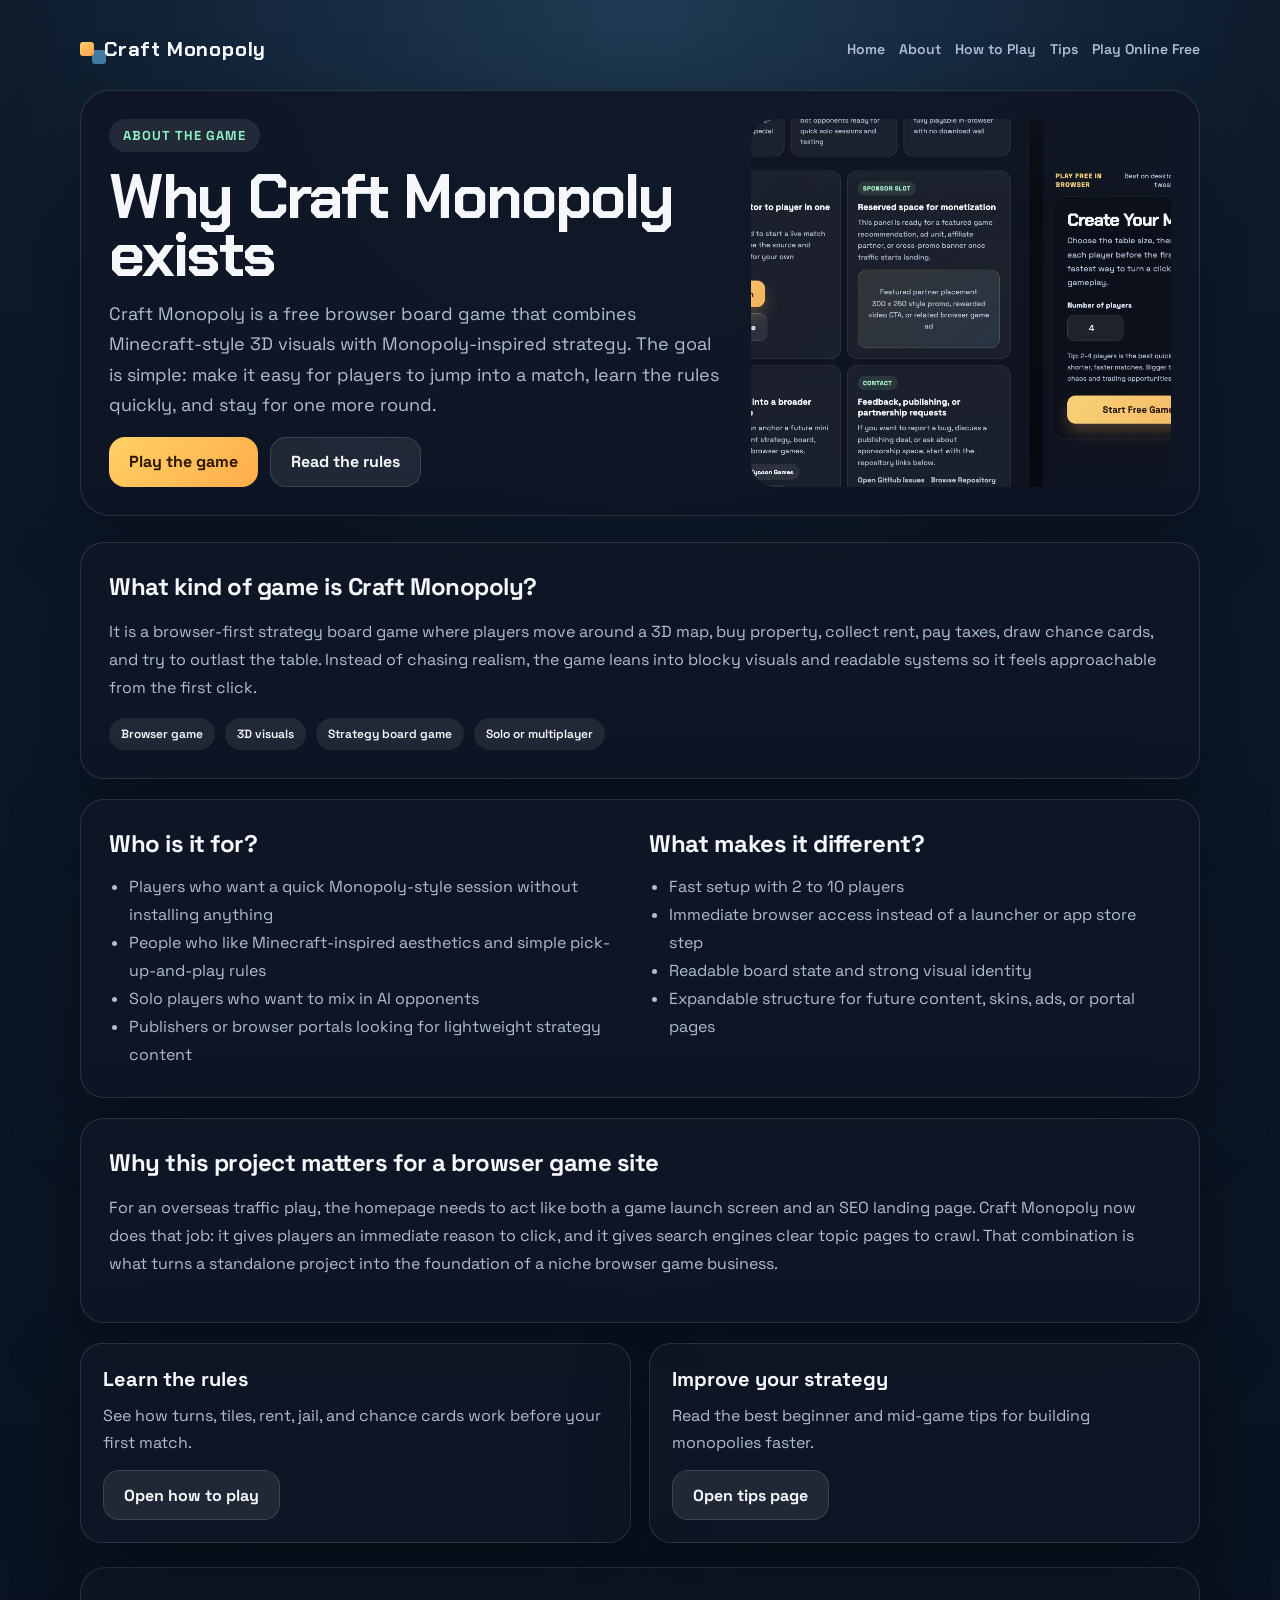
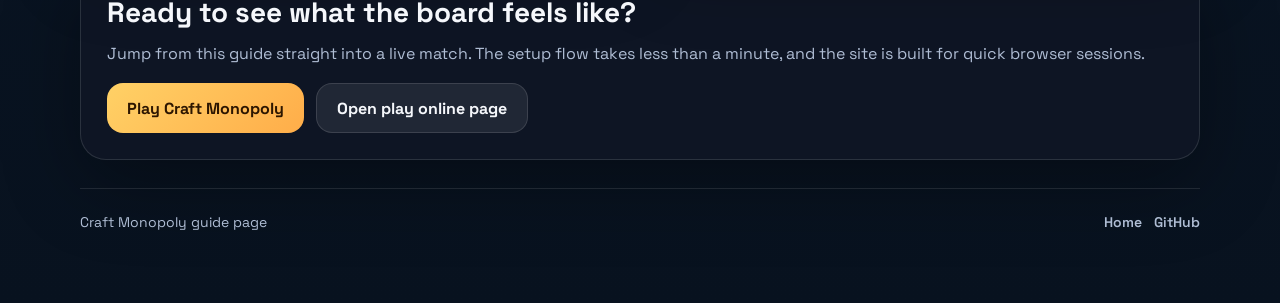
==== about.html @ e970b343 "Add screenshots and SEO landing pages" ====
<!DOCTYPE html>
<html lang="en">
<head>
    <meta charset="UTF-8">
    <meta name="viewport" content="width=device-width, initial-scale=1.0">
    <title>About Craft Monopoly | Minecraft-Style Browser Board Game</title>
    <meta name="description" content="Learn what Craft Monopoly is, who it is for, and why this Minecraft-style browser board game was built for fast online strategy matches.">
    <link rel="canonical" href="https://craftmonopoly.com/about.html">
    <meta name="robots" content="index, follow">
    <meta property="og:title" content="About Craft Monopoly">
    <meta property="og:description" content="A quick guide to the idea behind Craft Monopoly and the kind of players it was built for.">
    <meta property="og:type" content="article">
    <meta property="og:url" content="https://craftmonopoly.com/about.html">
    <meta property="og:image" content="https://craftmonopoly.com/media/craftmonopoly-landing.png">
    <link rel="preconnect" href="https://fonts.googleapis.com">
    <link rel="preconnect" href="https://fonts.gstatic.com" crossorigin>
    <link href="https://fonts.googleapis.com/css2?family=Space+Grotesk:wght@400;500;700&family=Chakra+Petch:wght@500;600;700&display=swap" rel="stylesheet">
    <link rel="stylesheet" href="content.css">
</head>
<body>
    <div class="page-shell">
        <nav class="top-nav" aria-label="Primary">
            <a class="brand-mark" href="index.html">
                <span class="brand-cube" aria-hidden="true"></span>
                <span>Craft Monopoly</span>
            </a>
            <div class="nav-links">
                <a class="nav-link" href="index.html">Home</a>
                <a class="nav-link" href="about.html">About</a>
                <a class="nav-link" href="how-to-play.html">How to Play</a>
                <a class="nav-link" href="tips-and-strategy.html">Tips</a>
                <a class="nav-link" href="play-online-free.html">Play Online Free</a>
            </div>
        </nav>

        <section class="hero-card">
            <div>
                <div class="eyebrow">About The Game</div>
                <h1>Why Craft Monopoly exists</h1>
                <p>Craft Monopoly is a free browser board game that combines Minecraft-style 3D visuals with Monopoly-inspired strategy. The goal is simple: make it easy for players to jump into a match, learn the rules quickly, and stay for one more round.</p>
                <div class="cta-row">
                    <a class="cta-button" href="index.html#playerCount">Play the game</a>
                    <a class="secondary-button" href="how-to-play.html">Read the rules</a>
                </div>
            </div>
            <div class="hero-image">
                <img src="media/craftmonopoly-landing.png" alt="Craft Monopoly landing page and setup card">
            </div>
        </section>

        <div class="content-grid">
            <section class="content-card">
                <h2>What kind of game is Craft Monopoly?</h2>
                <p>It is a browser-first strategy board game where players move around a 3D map, buy property, collect rent, pay taxes, draw chance cards, and try to outlast the table. Instead of chasing realism, the game leans into blocky visuals and readable systems so it feels approachable from the first click.</p>
                <div class="bullet-pills">
                    <span>Browser game</span>
                    <span>3D visuals</span>
                    <span>Strategy board game</span>
                    <span>Solo or multiplayer</span>
                </div>
            </section>

            <section class="content-card split-grid">
                <div>
                    <h2>Who is it for?</h2>
                    <ul>
                        <li>Players who want a quick Monopoly-style session without installing anything</li>
                        <li>People who like Minecraft-inspired aesthetics and simple pick-up-and-play rules</li>
                        <li>Solo players who want to mix in AI opponents</li>
                        <li>Publishers or browser portals looking for lightweight strategy content</li>
                    </ul>
                </div>
                <div>
                    <h2>What makes it different?</h2>
                    <ul>
                        <li>Fast setup with 2 to 10 players</li>
                        <li>Immediate browser access instead of a launcher or app store step</li>
                        <li>Readable board state and strong visual identity</li>
                        <li>Expandable structure for future content, skins, ads, or portal pages</li>
                    </ul>
                </div>
            </section>

            <section class="content-card">
                <h2>Why this project matters for a browser game site</h2>
                <p>For an overseas traffic play, the homepage needs to act like both a game launch screen and an SEO landing page. Craft Monopoly now does that job: it gives players an immediate reason to click, and it gives search engines clear topic pages to crawl. That combination is what turns a standalone project into the foundation of a niche browser game business.</p>
            </section>

            <section class="related-grid">
                <article class="related-card">
                    <h3>Learn the rules</h3>
                    <p>See how turns, tiles, rent, jail, and chance cards work before your first match.</p>
                    <a class="secondary-button" href="how-to-play.html">Open how to play</a>
                </article>
                <article class="related-card">
                    <h3>Improve your strategy</h3>
                    <p>Read the best beginner and mid-game tips for building monopolies faster.</p>
                    <a class="secondary-button" href="tips-and-strategy.html">Open tips page</a>
                </article>
            </section>
        </div>

        <section class="cta-card">
            <h2>Ready to see what the board feels like?</h2>
            <p>Jump from this guide straight into a live match. The setup flow takes less than a minute, and the site is built for quick browser sessions.</p>
            <div class="cta-row">
                <a class="cta-button" href="index.html#playerCount">Play Craft Monopoly</a>
                <a class="secondary-button" href="play-online-free.html">Open play online page</a>
            </div>
        </section>

        <footer class="footer-nav">
            <div>Craft Monopoly guide page</div>
            <div class="mini-links">
                <a href="index.html">Home</a>
                <a href="https://github.com/zhanjianping88/craftmonopoly" target="_blank" rel="noreferrer">GitHub</a>
            </div>
        </footer>
    </div>
</body>
</html>
---- content.css ----
:root {
    --bg-deep: #08121f;
    --bg-surface: rgba(15, 22, 37, 0.88);
    --bg-surface-strong: rgba(11, 17, 28, 0.94);
    --border-soft: rgba(255, 255, 255, 0.12);
    --gold: #ffd166;
    --mint: #8ef0c3;
    --cyan: #6ac7ff;
    --text-main: #f5f7fb;
    --text-muted: #afbdd4;
    --shadow-heavy: 0 24px 80px rgba(0, 0, 0, 0.32);
}

* {
    box-sizing: border-box;
}

body {
    margin: 0;
    background:
        radial-gradient(circle at top, rgba(106, 199, 255, 0.18), transparent 32%),
        linear-gradient(180deg, #0e1b2d 0%, #08121f 100%);
    color: var(--text-main);
    font-family: "Space Grotesk", sans-serif;
}

a {
    color: inherit;
}

img {
    max-width: 100%;
    display: block;
}

.page-shell {
    width: min(1120px, calc(100% - 32px));
    margin: 0 auto;
    padding: 24px 0 72px;
}

.top-nav,
.footer-nav,
.cta-row,
.mini-links {
    display: flex;
    flex-wrap: wrap;
    gap: 12px;
}

.top-nav {
    align-items: center;
    justify-content: space-between;
    padding: 12px 0 28px;
}

.brand-mark {
    display: inline-flex;
    align-items: center;
    gap: 10px;
    text-decoration: none;
    font-family: "Chakra Petch", sans-serif;
    font-size: 20px;
    font-weight: 700;
    letter-spacing: 0.04em;
}

.brand-cube {
    width: 14px;
    height: 14px;
    border-radius: 3px;
    background: linear-gradient(135deg, var(--gold), #ff9d4d);
    box-shadow: 12px 8px 0 rgba(106, 199, 255, 0.55);
}

.nav-links {
    display: flex;
    flex-wrap: wrap;
    gap: 14px;
}

.nav-link,
.mini-links a {
    color: var(--text-muted);
    text-decoration: none;
    font-size: 14px;
    font-weight: 600;
}

.nav-link:hover,
.mini-links a:hover {
    color: var(--text-main);
}

.hero-card,
.content-card,
.cta-card,
.related-card {
    background: var(--bg-surface);
    border: 1px solid var(--border-soft);
    box-shadow: var(--shadow-heavy);
}

.hero-card {
    display: grid;
    grid-template-columns: minmax(0, 1.1fr) minmax(320px, 420px);
    gap: 24px;
    padding: 28px;
    border-radius: 30px;
    margin-bottom: 26px;
}

.eyebrow {
    display: inline-flex;
    align-items: center;
    gap: 10px;
    padding: 8px 14px;
    border-radius: 999px;
    background: rgba(255, 255, 255, 0.08);
    color: var(--mint);
    font-size: 13px;
    font-weight: 700;
    letter-spacing: 0.08em;
    text-transform: uppercase;
}

.hero-card h1 {
    margin: 16px 0 14px;
    font-family: "Chakra Petch", sans-serif;
    font-size: clamp(38px, 6vw, 62px);
    line-height: 0.94;
    letter-spacing: -0.03em;
}

.hero-card p {
    margin: 0 0 16px;
    color: var(--text-muted);
    font-size: 18px;
    line-height: 1.7;
}

.cta-button,
.secondary-button {
    display: inline-flex;
    align-items: center;
    justify-content: center;
    min-height: 50px;
    padding: 0 20px;
    border-radius: 16px;
    text-decoration: none;
    font-weight: 700;
    transition: transform 0.15s ease, opacity 0.15s ease;
}

.cta-button:hover,
.secondary-button:hover {
    transform: translateY(-1px);
}

.cta-button {
    background: linear-gradient(135deg, #ffd166, #ffad49);
    color: #2d1600;
}

.secondary-button {
    background: rgba(255, 255, 255, 0.08);
    border: 1px solid rgba(255, 255, 255, 0.12);
    color: var(--text-main);
}

.hero-image {
    height: 100%;
    min-height: 280px;
    border-radius: 24px;
    overflow: hidden;
    background: rgba(255, 255, 255, 0.04);
}

.hero-image img {
    width: 100%;
    height: 100%;
    object-fit: cover;
}

.content-grid {
    display: grid;
    gap: 20px;
}

.content-card {
    padding: 28px;
    border-radius: 24px;
}

.content-card h2 {
    margin: 0 0 14px;
    font-size: 24px;
    letter-spacing: -0.02em;
}

.content-card h3 {
    margin: 20px 0 10px;
    font-size: 18px;
}

.content-card p,
.content-card li {
    color: var(--text-muted);
    font-size: 16px;
    line-height: 1.75;
}

.content-card ul,
.content-card ol {
    margin: 0;
    padding-left: 20px;
}

.split-grid,
.related-grid {
    display: grid;
    grid-template-columns: repeat(2, minmax(0, 1fr));
    gap: 18px;
}

.related-card {
    border-radius: 22px;
    padding: 22px;
}

.related-card h3 {
    margin: 0 0 10px;
    font-size: 20px;
}

.related-card p {
    margin: 0 0 14px;
    color: var(--text-muted);
    line-height: 1.7;
}

.bullet-pills {
    display: flex;
    flex-wrap: wrap;
    gap: 10px;
    margin-top: 12px;
}

.bullet-pills span {
    display: inline-flex;
    padding: 8px 12px;
    border-radius: 999px;
    background: rgba(255, 255, 255, 0.08);
    font-size: 12px;
    font-weight: 600;
}

.cta-card {
    margin-top: 24px;
    padding: 26px;
    border-radius: 26px;
}

.cta-card h2 {
    margin: 0 0 10px;
    font-size: 28px;
}

.cta-card p {
    margin: 0 0 16px;
    color: var(--text-muted);
    line-height: 1.7;
}

.footer-nav {
    justify-content: space-between;
    align-items: center;
    margin-top: 28px;
    padding-top: 24px;
    border-top: 1px solid rgba(255, 255, 255, 0.1);
    color: var(--text-muted);
    font-size: 14px;
}

@media (max-width: 900px) {
    .hero-card,
    .split-grid,
    .related-grid {
        grid-template-columns: 1fr;
    }

    .top-nav,
    .footer-nav {
        align-items: flex-start;
        flex-direction: column;
    }
}
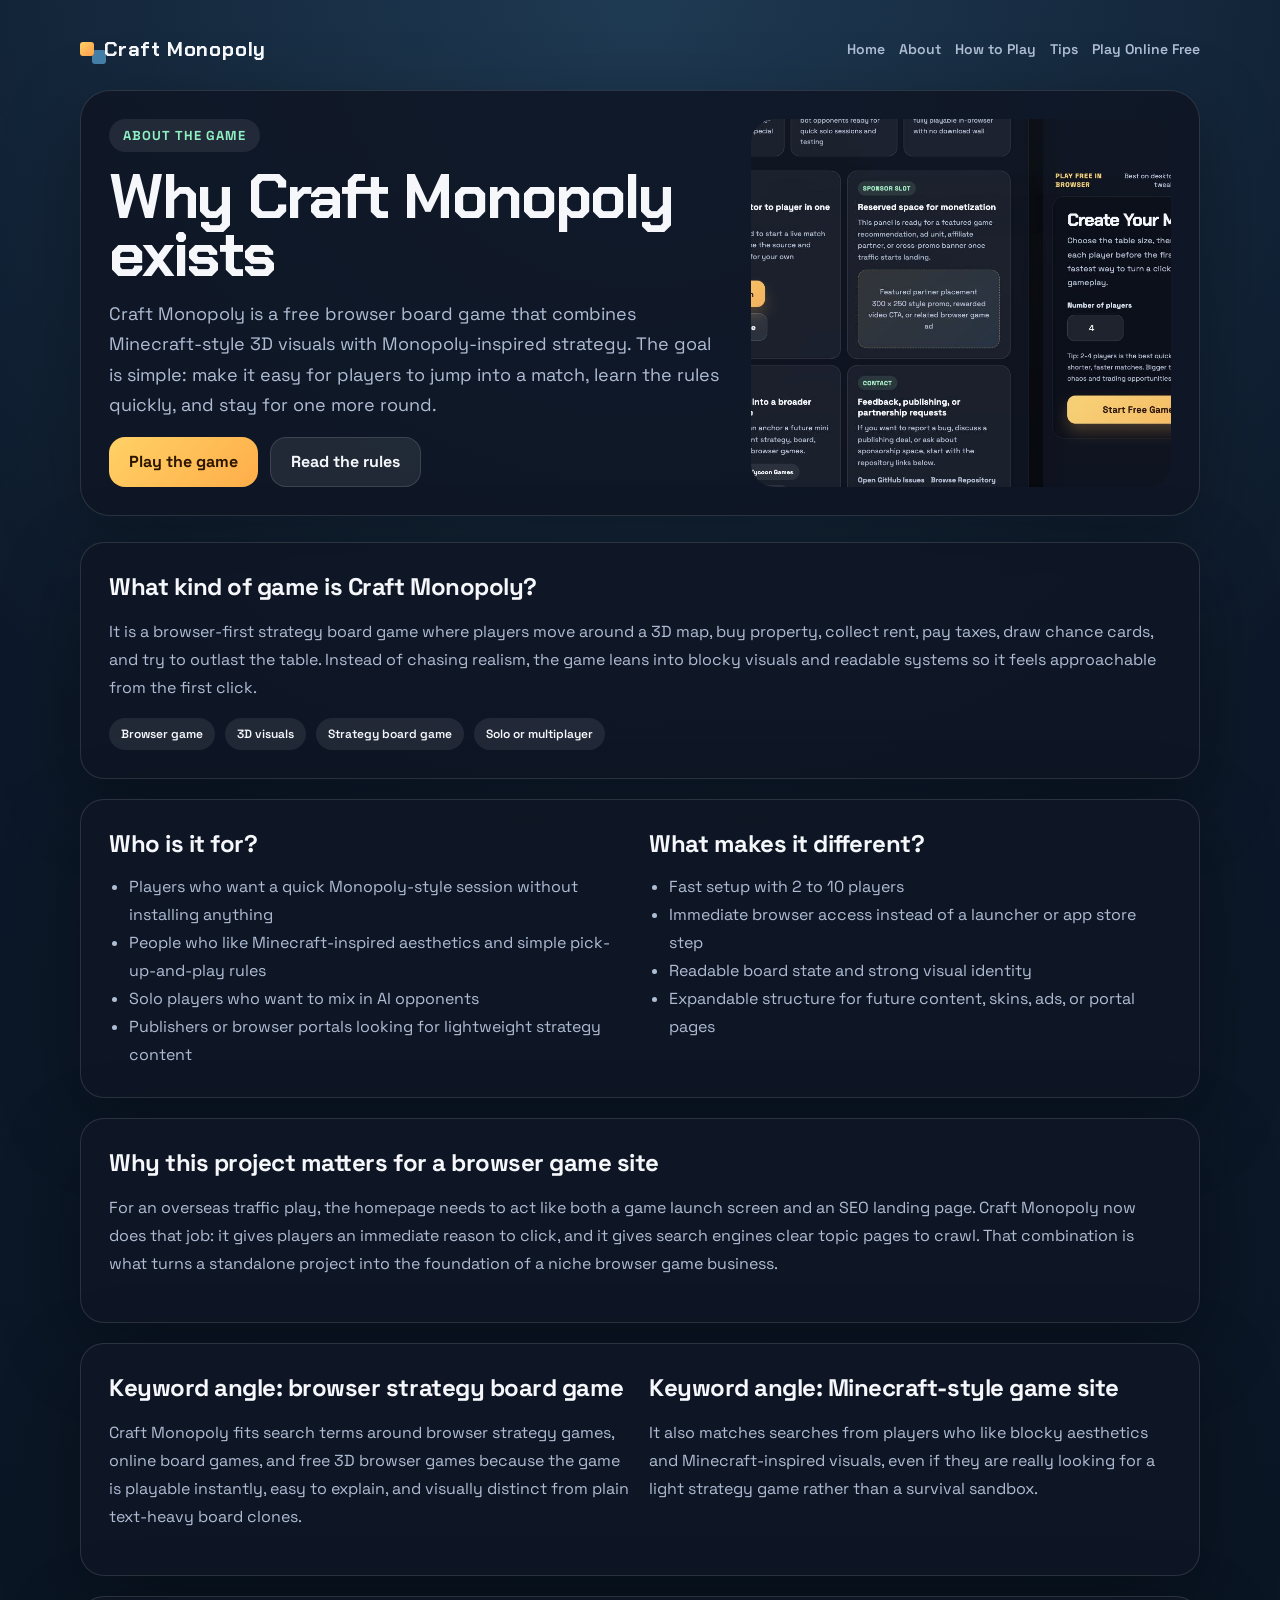
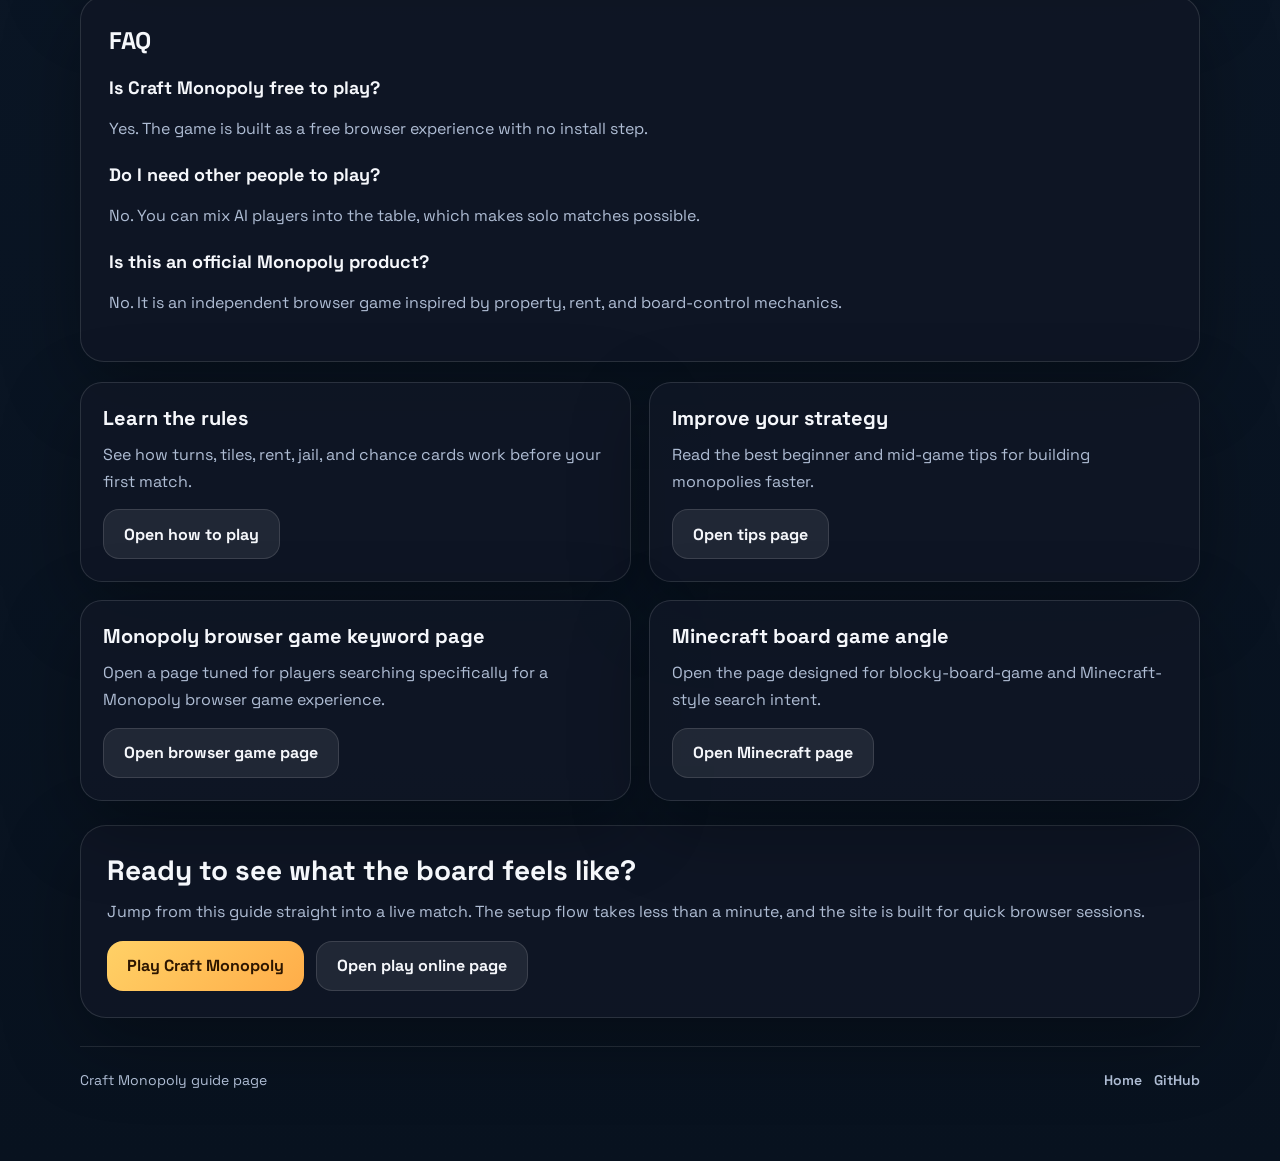
==== commit b680f9f0: "Expand SEO content cluster" ====
--- a/about.html
+++ b/about.html
@@ -86,6 +86,27 @@
                 <p>For an overseas traffic play, the homepage needs to act like both a game launch screen and an SEO landing page. Craft Monopoly now does that job: it gives players an immediate reason to click, and it gives search engines clear topic pages to crawl. That combination is what turns a standalone project into the foundation of a niche browser game business.</p>
             </section>
 
+            <section class="content-card split-grid">
+                <div>
+                    <h2>Keyword angle: browser strategy board game</h2>
+                    <p>Craft Monopoly fits search terms around browser strategy games, online board games, and free 3D browser games because the game is playable instantly, easy to explain, and visually distinct from plain text-heavy board clones.</p>
+                </div>
+                <div>
+                    <h2>Keyword angle: Minecraft-style game site</h2>
+                    <p>It also matches searches from players who like blocky aesthetics and Minecraft-inspired visuals, even if they are really looking for a light strategy game rather than a survival sandbox.</p>
+                </div>
+            </section>
+
+            <section class="content-card">
+                <h2>FAQ</h2>
+                <h3>Is Craft Monopoly free to play?</h3>
+                <p>Yes. The game is built as a free browser experience with no install step.</p>
+                <h3>Do I need other people to play?</h3>
+                <p>No. You can mix AI players into the table, which makes solo matches possible.</p>
+                <h3>Is this an official Monopoly product?</h3>
+                <p>No. It is an independent browser game inspired by property, rent, and board-control mechanics.</p>
+            </section>
+
             <section class="related-grid">
                 <article class="related-card">
                     <h3>Learn the rules</h3>
@@ -96,6 +117,16 @@
                     <h3>Improve your strategy</h3>
                     <p>Read the best beginner and mid-game tips for building monopolies faster.</p>
                     <a class="secondary-button" href="tips-and-strategy.html">Open tips page</a>
+                </article>
+                <article class="related-card">
+                    <h3>Monopoly browser game keyword page</h3>
+                    <p>Open a page tuned for players searching specifically for a Monopoly browser game experience.</p>
+                    <a class="secondary-button" href="monopoly-browser-game.html">Open browser game page</a>
+                </article>
+                <article class="related-card">
+                    <h3>Minecraft board game angle</h3>
+                    <p>Open the page designed for blocky-board-game and Minecraft-style search intent.</p>
+                    <a class="secondary-button" href="minecraft-board-game.html">Open Minecraft page</a>
                 </article>
             </section>
         </div>
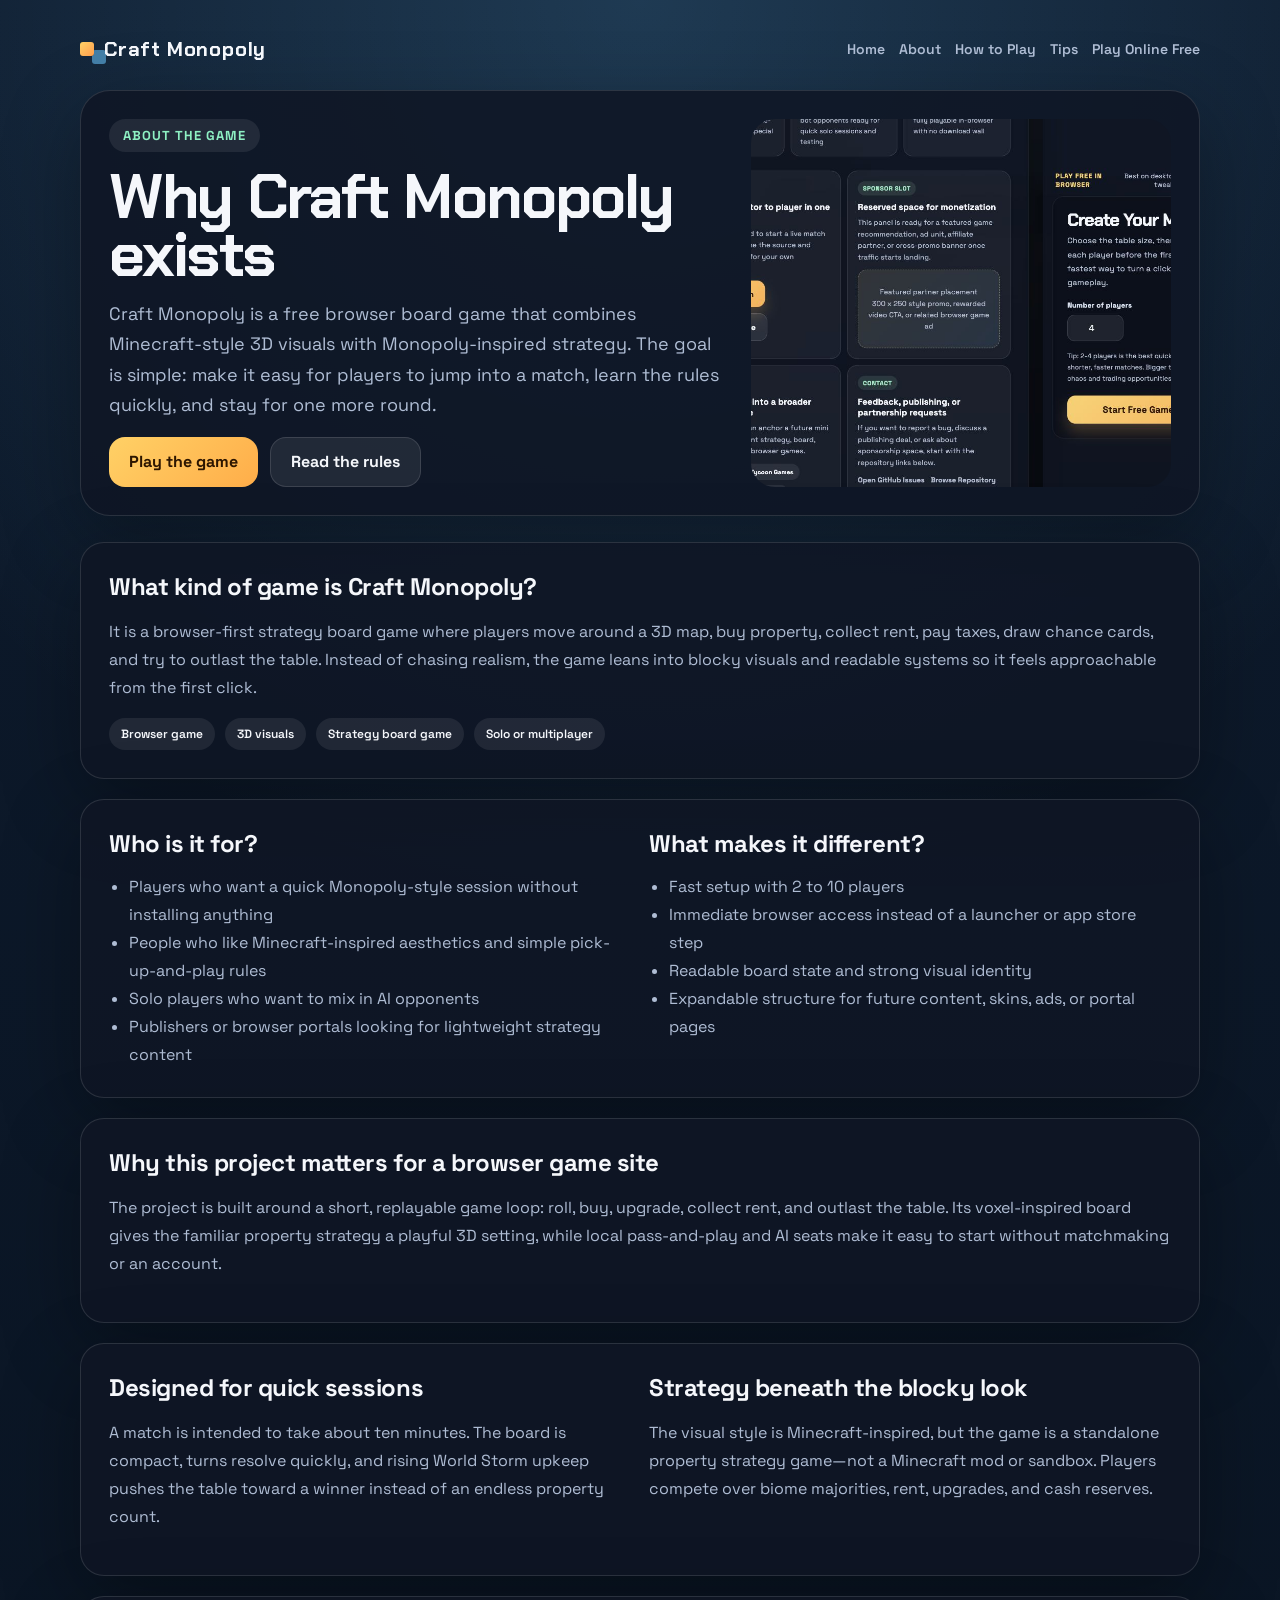
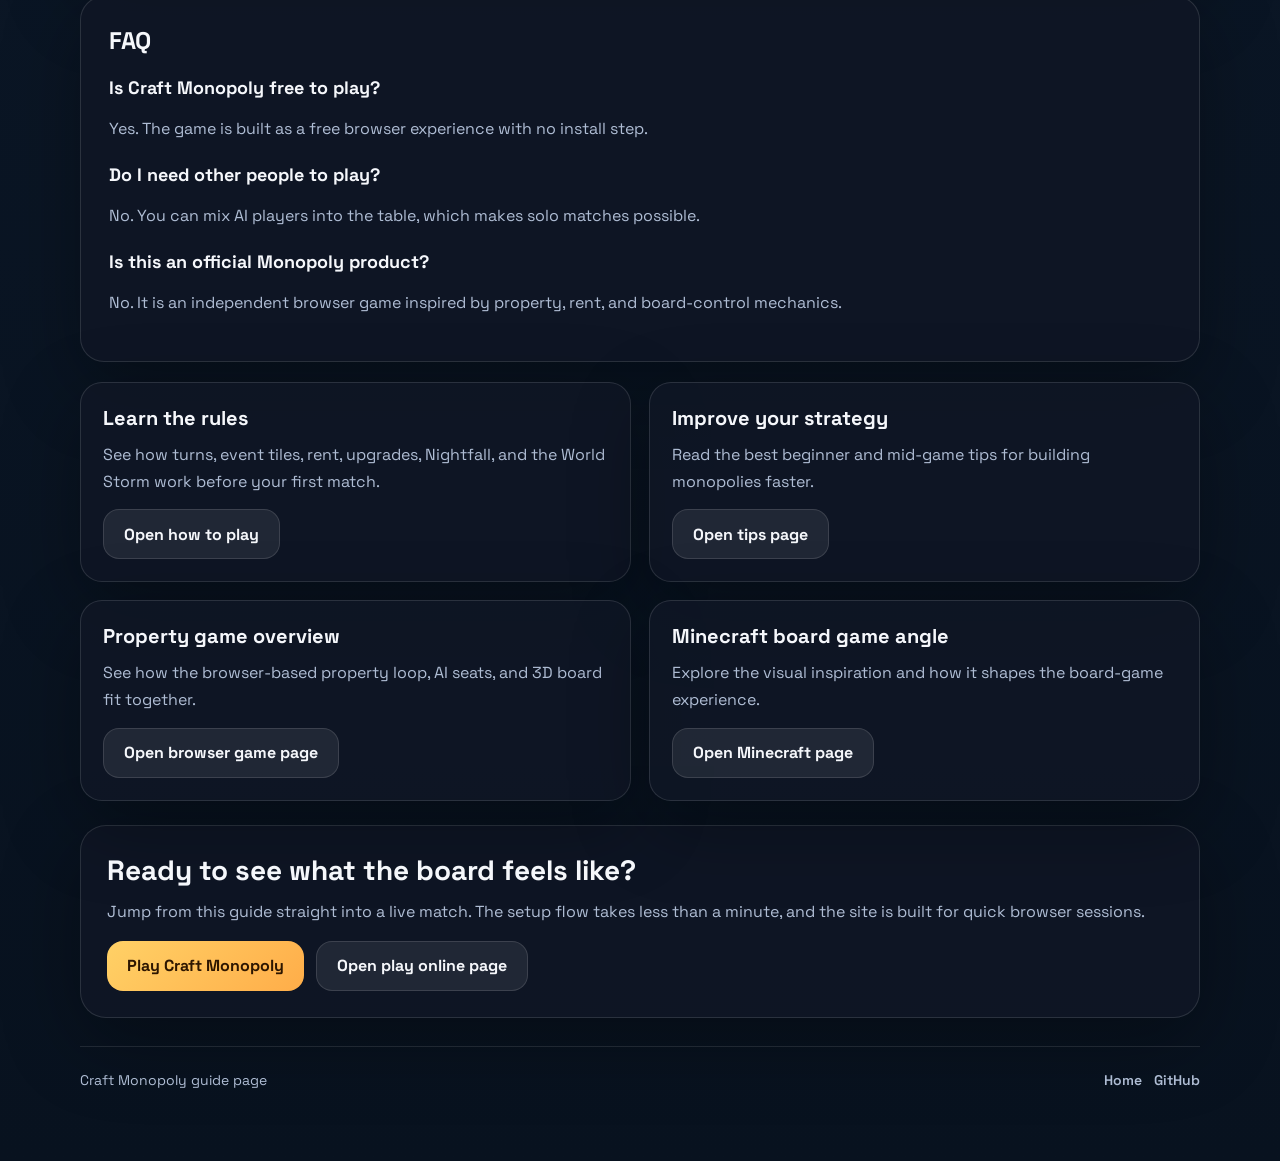
==== commit 1da56cc8: "Improve search landing pages and canonical URLs" ====
--- a/about.html
+++ b/about.html
@@ -83,17 +83,17 @@
 
             <section class="content-card">
                 <h2>Why this project matters for a browser game site</h2>
-                <p>For an overseas traffic play, the homepage needs to act like both a game launch screen and an SEO landing page. Craft Monopoly now does that job: it gives players an immediate reason to click, and it gives search engines clear topic pages to crawl. That combination is what turns a standalone project into the foundation of a niche browser game business.</p>
+                <p>The project is built around a short, replayable game loop: roll, buy, upgrade, collect rent, and outlast the table. Its voxel-inspired board gives the familiar property strategy a playful 3D setting, while local pass-and-play and AI seats make it easy to start without matchmaking or an account.</p>
             </section>
 
             <section class="content-card split-grid">
                 <div>
-                    <h2>Keyword angle: browser strategy board game</h2>
-                    <p>Craft Monopoly fits search terms around browser strategy games, online board games, and free 3D browser games because the game is playable instantly, easy to explain, and visually distinct from plain text-heavy board clones.</p>
+                    <h2>Designed for quick sessions</h2>
+                    <p>A match is intended to take about ten minutes. The board is compact, turns resolve quickly, and rising World Storm upkeep pushes the table toward a winner instead of an endless property count.</p>
                 </div>
                 <div>
-                    <h2>Keyword angle: Minecraft-style game site</h2>
-                    <p>It also matches searches from players who like blocky aesthetics and Minecraft-inspired visuals, even if they are really looking for a light strategy game rather than a survival sandbox.</p>
+                    <h2>Strategy beneath the blocky look</h2>
+                    <p>The visual style is Minecraft-inspired, but the game is a standalone property strategy game—not a Minecraft mod or sandbox. Players compete over biome majorities, rent, upgrades, and cash reserves.</p>
                 </div>
             </section>
 
@@ -110,7 +110,7 @@
             <section class="related-grid">
                 <article class="related-card">
                     <h3>Learn the rules</h3>
-                    <p>See how turns, tiles, rent, jail, and chance cards work before your first match.</p>
+                    <p>See how turns, event tiles, rent, upgrades, Nightfall, and the World Storm work before your first match.</p>
                     <a class="secondary-button" href="how-to-play.html">Open how to play</a>
                 </article>
                 <article class="related-card">
@@ -119,13 +119,13 @@
                     <a class="secondary-button" href="tips-and-strategy.html">Open tips page</a>
                 </article>
                 <article class="related-card">
-                    <h3>Monopoly browser game keyword page</h3>
-                    <p>Open a page tuned for players searching specifically for a Monopoly browser game experience.</p>
+                    <h3>Property game overview</h3>
+                    <p>See how the browser-based property loop, AI seats, and 3D board fit together.</p>
                     <a class="secondary-button" href="monopoly-browser-game.html">Open browser game page</a>
                 </article>
                 <article class="related-card">
                     <h3>Minecraft board game angle</h3>
-                    <p>Open the page designed for blocky-board-game and Minecraft-style search intent.</p>
+                    <p>Explore the visual inspiration and how it shapes the board-game experience.</p>
                     <a class="secondary-button" href="minecraft-board-game.html">Open Minecraft page</a>
                 </article>
             </section>
